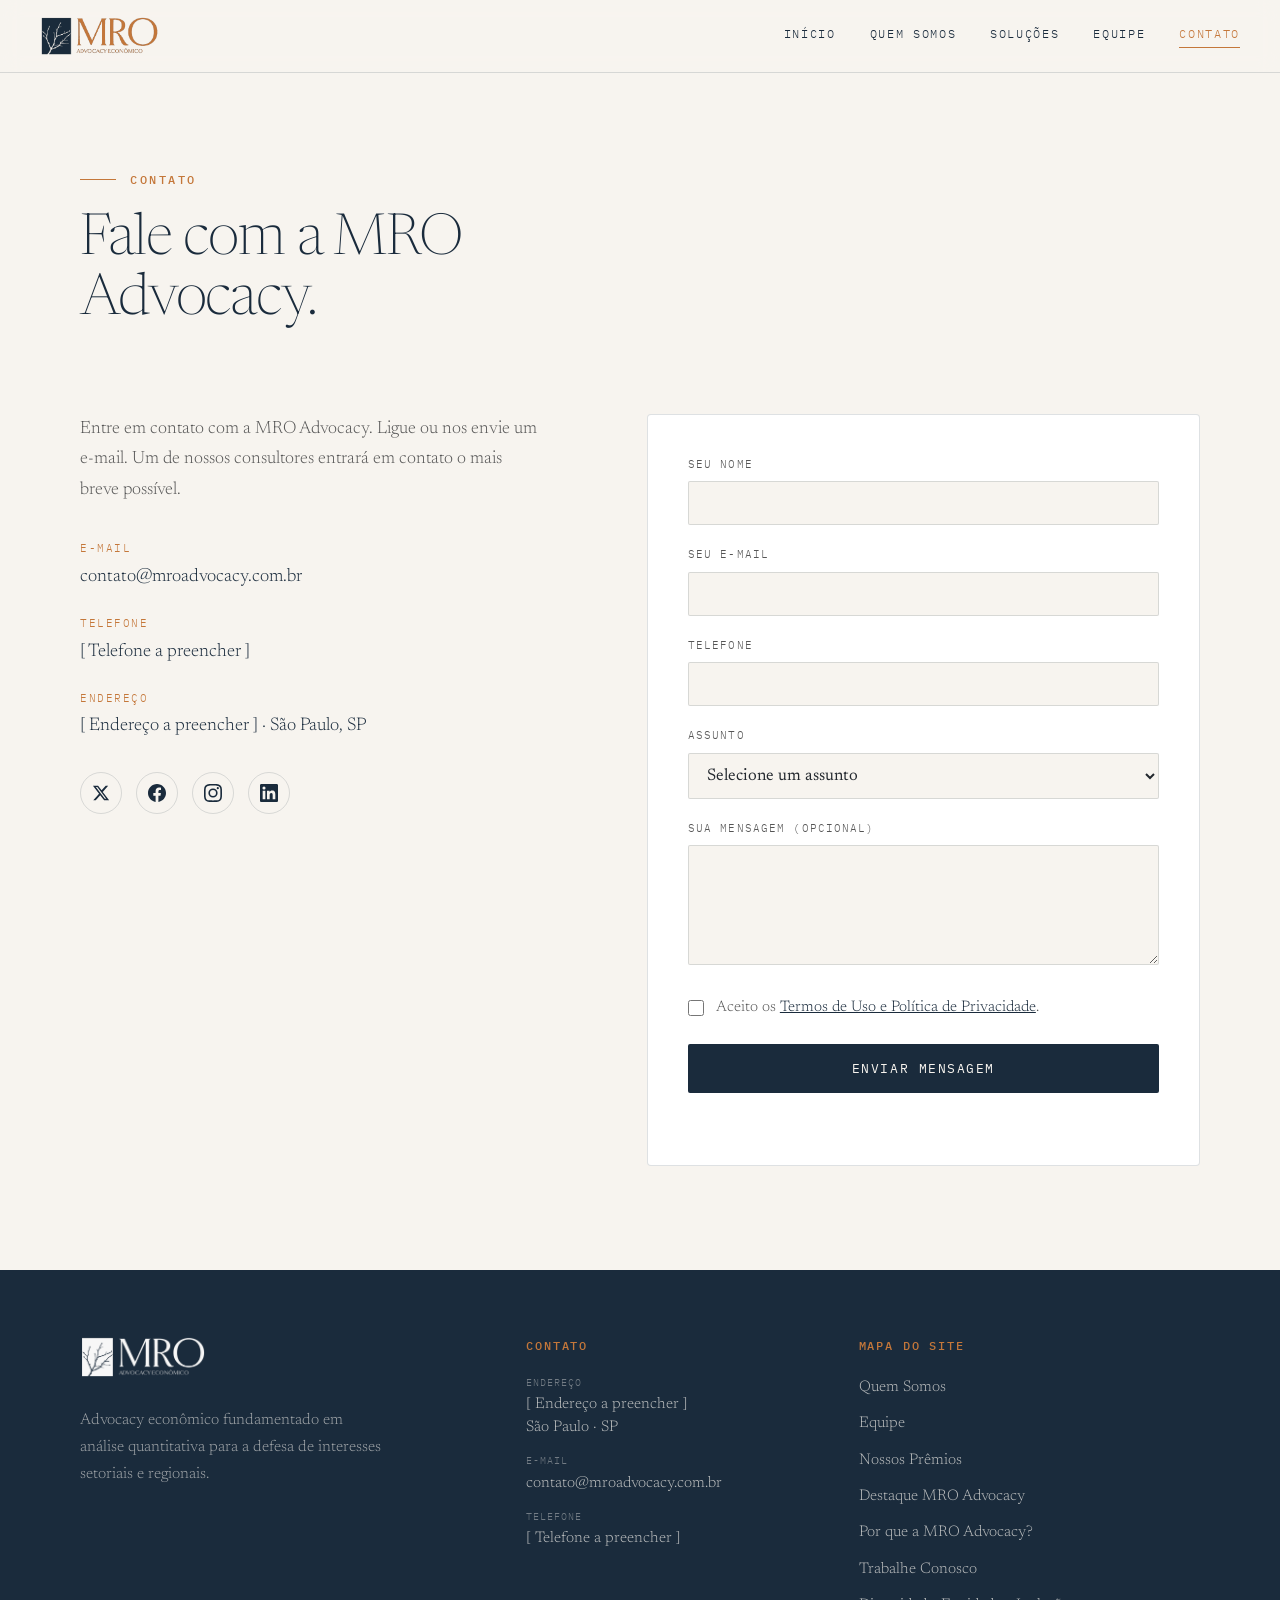
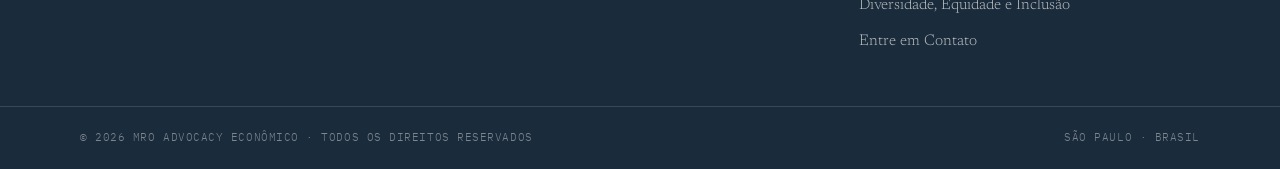
==== contato.html @ d0bb34ce "Add files via upload" ====
<!DOCTYPE html>
<html lang="pt-BR">
<head>
<meta charset="UTF-8">
<meta name="viewport" content="width=device-width, initial-scale=1.0">
<title>Contato · MRO Advocacy Econômico</title>
<meta name="description" content="Entre em contato com a MRO Advocacy Econômico.">
<link rel="icon" type="image/png" href="assets/mro-favicon.png">
<link rel="preconnect" href="https://fonts.googleapis.com"><link rel="preconnect" href="https://fonts.gstatic.com" crossorigin><link href="https://fonts.googleapis.com/css2?family=Newsreader:ital,opsz,wght@0,6..72,200;0,6..72,300;0,6..72,400;1,6..72,300;1,6..72,400&family=IBM+Plex+Mono:wght@400;500&display=swap" rel="stylesheet">
<link rel="stylesheet" href="assets/styles.css">
</head>
<body>
<header class="site-header">
  <div class="wrap nav">
    <a class="brand" href="index.html" aria-label="MRO Advocacy Econômico"><img src="assets/mro-logo.png" alt="MRO Advocacy Econômico"></a>
    <button class="burger" aria-label="Menu"><span></span><span></span><span></span></button>
    <nav class="menu" id="menu"><a href="index.html">Início</a><a href="quem-somos.html">Quem Somos</a><a href="solucoes.html">Soluções</a><a href="equipe.html">Equipe</a><a href="contato.html" class="active">Contato</a></nav>
  </div>
</header>

<div class="page-head reveal">
  <div class="wrap"><div class="kick">Contato</div><h1>Fale com a MRO Advocacy.</h1></div>
</div>
<section class="reveal">
  <div class="wrap">
    <div class="contact-grid">
      <div class="contact-info">
        <p class="call">Entre em contato com a MRO Advocacy. Ligue ou nos envie um e-mail. Um de nossos consultores entrará em contato o mais breve possível.</p>
        <div class="contact-line"><span class="lbl">E-mail</span><span class="val">contato@mroadvocacy.com.br</span></div>
        <div class="contact-line"><span class="lbl">Telefone</span><span class="val">[ Telefone a preencher ]</span></div>
        <div class="contact-line"><span class="lbl">Endereço</span><span class="val">[ Endereço a preencher ] · São Paulo, SP</span></div>
        <div class="socials">
  <a href="#" aria-label="Twitter/X"><svg viewBox="0 0 24 24"><path d="M18.244 2.25h3.308l-7.227 8.26 8.502 11.24h-6.66l-5.214-6.817L4.99 21.75H1.68l7.73-8.835L1.254 2.25H8.08l4.713 6.231zm-1.161 17.52h1.833L7.084 4.126H5.117z"/></svg></a>
  <a href="#" aria-label="Facebook"><svg viewBox="0 0 24 24"><path d="M24 12.073c0-6.627-5.373-12-12-12s-12 5.373-12 12c0 5.99 4.388 10.954 10.125 11.854v-8.385H7.078v-3.47h3.047V9.43c0-3.007 1.792-4.669 4.533-4.669 1.312 0 2.686.235 2.686.235v2.953H15.83c-1.491 0-1.956.925-1.956 1.874v2.25h3.328l-.532 3.47h-2.796v8.385C19.612 23.027 24 18.062 24 12.073z"/></svg></a>
  <a href="#" aria-label="Instagram"><svg viewBox="0 0 24 24"><path d="M12 2.163c3.204 0 3.584.012 4.85.07 3.252.148 4.771 1.691 4.919 4.919.058 1.265.069 1.645.069 4.849 0 3.205-.012 3.584-.069 4.849-.149 3.225-1.664 4.771-4.919 4.919-1.266.058-1.644.07-4.85.07-3.204 0-3.584-.012-4.849-.07-3.26-.149-4.771-1.699-4.919-4.92-.058-1.265-.07-1.644-.07-4.849 0-3.204.013-3.583.07-4.849.149-3.227 1.664-4.771 4.919-4.919 1.266-.057 1.645-.069 4.849-.069zM12 0C8.741 0 8.333.014 7.053.072 2.695.272.273 2.69.073 7.052.014 8.333 0 8.741 0 12c0 3.259.014 3.668.072 4.948.2 4.358 2.618 6.78 6.98 6.98C8.333 23.986 8.741 24 12 24c3.259 0 3.668-.014 4.948-.072 4.354-.2 6.782-2.618 6.979-6.98.059-1.28.073-1.689.073-4.948 0-3.259-.014-3.667-.072-4.947-.196-4.354-2.617-6.78-6.979-6.98C15.668.014 15.259 0 12 0zm0 5.838a6.162 6.162 0 100 12.324 6.162 6.162 0 000-12.324zM12 16a4 4 0 110-8 4 4 0 010 8zm6.406-11.845a1.44 1.44 0 100 2.881 1.44 1.44 0 000-2.881z"/></svg></a>
  <a href="#" aria-label="LinkedIn"><svg viewBox="0 0 24 24"><path d="M20.447 20.452h-3.554v-5.569c0-1.328-.027-3.037-1.852-3.037-1.853 0-2.136 1.445-2.136 2.939v5.667H9.351V9h3.414v1.561h.046c.477-.9 1.637-1.85 3.37-1.85 3.601 0 4.267 2.37 4.267 5.455v6.286zM5.337 7.433a2.062 2.062 0 01-2.063-2.065 2.064 2.064 0 112.063 2.065zm1.782 13.019H3.555V9h3.564v11.452zM22.225 0H1.771C.792 0 0 .774 0 1.729v20.542C0 23.227.792 24 1.771 24h20.451C23.2 24 24 23.227 24 22.271V1.729C24 .774 23.2 0 22.222 0h.003z"/></svg></a>
</div>
      </div>
      <div class="form-card">
        <form id="contato-form" action="#" method="POST">
          <div class="field"><label for="nome">Seu nome</label><input type="text" id="nome" name="nome" required></div>
          <div class="field"><label for="email">Seu e-mail</label><input type="email" id="email" name="email" required></div>
          <div class="field"><label for="telefone">Telefone</label><input type="tel" id="telefone" name="telefone"></div>
          <div class="field"><label for="assunto">Assunto</label>
            <select id="assunto" name="assunto" required>
              <option value="" selected disabled>Selecione um assunto</option>
              <option>Defesa da Concorrência</option>
              <option>Acompanhamento Legislativo</option>
              <option>Avaliação de Impacto Regulatório</option>
              <option>Nota Técnica ou Position Paper</option>
              <option>Contencioso Regulatório</option>
              <option>Outro assunto</option>
            </select>
          </div>
          <div class="field"><label for="mensagem">Sua mensagem (opcional)</label><textarea id="mensagem" name="mensagem"></textarea></div>
          <div class="check"><input type="checkbox" id="aceite" name="aceite" required>
            <label for="aceite" style="font-family:inherit;text-transform:none;letter-spacing:0;margin:0;font-size:.95rem;color:var(--cinza)">Aceito os <a href="#">Termos de Uso e Política de Privacidade</a>.</label></div>
          <button type="submit">Enviar mensagem</button>
          <div class="form-msg" id="form-msg"></div>
        </form>
      </div>
    </div>
  </div>
</section>
<footer class="site-footer">
  <div class="footer-top">
    <div class="footer-brand">
      <img src="assets/mro-logo-branco.png" alt="MRO Advocacy Econômico">
      <p>Advocacy econômico fundamentado em análise quantitativa para a defesa de interesses setoriais e regionais.</p>
    </div>
    <div class="footer-col">
      <h4>Contato</h4>
      <div class="line"><span class="t">Endereço</span>[ Endereço a preencher ]<br>São Paulo · SP</div>
      <div class="line"><span class="t">E-mail</span><a href="mailto:contato@mroadvocacy.com.br" style="display:inline;margin:0">contato@mroadvocacy.com.br</a></div>
      <div class="line"><span class="t">Telefone</span>[ Telefone a preencher ]</div>
    </div>
    <div class="footer-col">
      <h4>Mapa do site</h4>
      <a href="quem-somos.html">Quem Somos</a>
      <a href="equipe.html">Equipe</a>
      <a href="#">Nossos Prêmios</a>
      <a href="#">Destaque MRO Advocacy</a>
      <a href="#">Por que a MRO Advocacy?</a>
      <a href="#">Trabalhe Conosco</a>
      <a href="#">Diversidade, Equidade e Inclusão</a>
      <a href="contato.html">Entre em Contato</a>
    </div>
  </div>
  <div class="footer-bottom">
    <div class="inner">
      <span class="small">© 2026 MRO ADVOCACY ECONÔMICO · TODOS OS DIREITOS RESERVADOS</span>
      <span class="small">SÃO PAULO · BRASIL</span>
    </div>
  </div>
</footer>
<script src="assets/main.js"></script>
</body>
</html>
---- assets/styles.css ----
/* ============================================================
   MRO Advocacy Econômico · estilo institucional compartilhado
   ============================================================ */
:root{
  --azul:#1A2B3C; --terra:#C4773A; --marrom:#5C3D1E;
  --creme:#F7F4EF; --creme2:#F2EADF; --tinta:#23282E; --cinza:#555555;
  --linha:rgba(26,43,60,.14); --linha-soft:rgba(26,43,60,.08);
  --maxw:1200px;
}
*{margin:0;padding:0;box-sizing:border-box}
html{scroll-behavior:smooth}
body{
  background:var(--creme); color:var(--tinta);
  font-family:'Newsreader',Georgia,serif; font-weight:300; line-height:1.65;
  -webkit-font-smoothing:antialiased; overflow-x:hidden;
}
.wrap{max-width:var(--maxw);margin:0 auto;padding:0 40px}
a{color:inherit}
.mono{font-family:'IBM Plex Mono',monospace}
.kick{font-family:'IBM Plex Mono',monospace;font-size:.72rem;letter-spacing:.22em;
  text-transform:uppercase;color:var(--terra);font-weight:500}

/* ---------- HEADER ---------- */
.site-header{position:sticky;top:0;z-index:60;background:rgba(247,244,239,.88);
  backdrop-filter:blur(10px);border-bottom:1px solid var(--linha)}
.nav{display:flex;align-items:center;justify-content:space-between;padding:16px 0}
.brand img{height:40px;width:auto;display:block}
.menu{display:flex;gap:34px;align-items:center}
.menu a{font-family:'IBM Plex Mono',monospace;text-decoration:none;color:var(--azul);
  font-size:.74rem;letter-spacing:.14em;text-transform:uppercase;transition:color .25s;
  padding-bottom:3px;border-bottom:1.5px solid transparent}
.menu a:hover{color:var(--terra)}
.menu a.active{color:var(--terra);border-bottom-color:var(--terra)}
.burger{display:none;flex-direction:column;gap:5px;background:none;border:none;cursor:pointer;padding:8px}
.burger span{width:26px;height:2px;background:var(--azul);display:block;transition:.3s}

/* ---------- HERO / PAGE HEAD ---------- */
.hero{position:relative;padding:120px 0 110px;overflow:hidden}
.hero .kick{margin-bottom:34px;display:inline-flex;align-items:center;gap:16px}
.hero .kick::before{content:"";width:42px;height:1px;background:var(--terra)}
.hero h1{font-size:clamp(2.7rem,6.5vw,5.4rem);font-weight:200;line-height:1.02;
  letter-spacing:-.02em;color:var(--azul);max-width:16ch}
.hero h1 em{font-style:italic;color:var(--terra);font-weight:300}
.hero p.lead{font-size:clamp(1.05rem,1.5vw,1.32rem);color:var(--cinza);max-width:620px;
  margin-top:30px;line-height:1.7}
.actions{margin-top:46px;display:flex;gap:22px;align-items:center;flex-wrap:wrap}
.btn{font-family:'IBM Plex Mono',monospace;font-size:.78rem;letter-spacing:.1em;
  text-transform:uppercase;text-decoration:none;padding:15px 30px;border-radius:2px;
  transition:all .3s;display:inline-block}
.btn-primary{background:var(--azul);color:var(--creme)}
.btn-primary:hover{background:var(--terra);transform:translateY(-2px)}
.btn-ghost{color:var(--azul);border:1px solid var(--linha)}
.btn-ghost:hover{border-color:var(--terra);color:var(--terra)}

.page-head{padding:90px 0 18px}
.page-head .kick{margin-bottom:22px;display:inline-flex;align-items:center;gap:14px}
.page-head .kick::before{content:"";width:36px;height:1px;background:var(--terra)}
.page-head h1{font-size:clamp(2.3rem,4.5vw,3.8rem);font-weight:200;color:var(--azul);
  letter-spacing:-.02em;line-height:1.05;max-width:18ch}
.page-head p{color:var(--cinza);max-width:640px;margin-top:18px;font-size:1.1rem}

/* ---------- SECTION SCAFFOLD ---------- */
section{padding:64px 0}
.sec-head{display:grid;grid-template-columns:auto 1fr;gap:22px;align-items:baseline;
  border-top:1px solid var(--azul);padding-top:24px;margin-bottom:48px}
.sec-head .n{font-family:'IBM Plex Mono',monospace;font-size:.8rem;color:var(--terra);letter-spacing:.12em}
.sec-head h2{font-size:clamp(1.6rem,3vw,2.4rem);font-weight:300;color:var(--azul);letter-spacing:-.01em}

/* ---------- PROSE ---------- */
.prose{max-width:760px}
.prose p{font-size:1.12rem;line-height:1.78;color:var(--cinza);margin-bottom:22px}
.prose .lead-q{font-family:'Newsreader';font-style:italic;font-size:clamp(1.4rem,2.4vw,1.9rem);
  font-weight:300;line-height:1.4;color:var(--azul);border-left:2px solid var(--terra);
  padding-left:28px;margin-bottom:40px}

/* ---------- SOLUTIONS INDEX ---------- */
.idx{border-top:1px solid var(--linha)}
.idx-item{display:grid;grid-template-columns:96px 1fr auto;gap:28px;align-items:start;
  padding:34px 0;border-bottom:1px solid var(--linha);transition:padding-left .35s,background .35s;
  text-decoration:none;color:inherit;position:relative}
.idx-item::before{content:"";position:absolute;left:-40px;right:-40px;top:0;bottom:0;
  background:rgba(196,119,58,.05);opacity:0;transition:opacity .35s;z-index:-1}
.idx-item:hover::before{opacity:1}
.idx-item:hover{padding-left:14px}
.idx-item .num{font-family:'IBM Plex Mono',monospace;font-size:.92rem;color:var(--terra);padding-top:8px}
.idx-item h3{font-size:clamp(1.3rem,2.1vw,1.7rem);font-weight:300;color:var(--azul);
  letter-spacing:-.01em;margin-bottom:8px}
.idx-item p{color:var(--cinza);font-size:1.02rem;line-height:1.6;max-width:60ch}
.idx-item .arrow{font-family:'IBM Plex Mono',monospace;color:var(--terra);align-self:center;
  font-size:1.1rem;opacity:0;transition:opacity .3s,transform .3s}
.idx-item:hover .arrow{opacity:1;transform:translateX(4px)}
.placeholder-note{font-family:'IBM Plex Mono',monospace;font-size:.72rem;color:var(--terra);
  background:var(--creme2);display:inline-block;padding:3px 10px;border-radius:2px;letter-spacing:.05em}

/* ---------- BANDS ---------- */
.band-navy{background:var(--azul);color:var(--creme);margin:0 calc(50% - 50vw);padding:0 calc(50vw - 50%)}
.band-navy .inner{max-width:var(--maxw);margin:0 auto;padding:84px 40px}
.band-navy .sec-head{border-top-color:rgba(247,244,239,.28)}
.band-navy .sec-head h2{color:var(--creme)}
.band-cream2{background:var(--creme2)}

/* feature publicação */
.feat{display:grid;grid-template-columns:1.4fr 1fr;gap:54px;align-items:center;
  border:1px solid rgba(247,244,239,.16);padding:44px;border-radius:3px}
.feat .tag{font-family:'IBM Plex Mono',monospace;font-size:.7rem;letter-spacing:.2em;
  text-transform:uppercase;color:var(--terra);margin-bottom:18px}
.feat h3{font-size:clamp(1.5rem,2.6vw,2.2rem);font-weight:300;color:var(--creme);line-height:1.18;margin-bottom:20px}
.feat p{color:rgba(247,244,239,.72);margin-bottom:24px}
.feat a.lnk{font-family:'IBM Plex Mono',monospace;font-size:.78rem;letter-spacing:.1em;
  text-transform:uppercase;color:var(--creme);text-decoration:none;border-bottom:1px solid var(--terra);padding-bottom:4px}
.feat a.lnk:hover{color:var(--terra)}
.metrics{display:flex;flex-direction:column}
.metric{padding:18px 0;border-top:1px solid rgba(247,244,239,.18)}
.metric:last-child{border-bottom:1px solid rgba(247,244,239,.18)}
.metric .v{font-size:1.9rem;font-weight:200;color:var(--creme);line-height:1}
.metric .l{font-family:'IBM Plex Mono',monospace;font-size:.7rem;color:rgba(247,244,239,.55);margin-top:8px;letter-spacing:.03em}

/* ---------- EQUIPE skeleton ---------- */
.team-grid{display:grid;grid-template-columns:repeat(3,1fr);gap:30px}
.member{border:1px solid var(--linha);border-radius:3px;padding:28px;background:#fff;transition:border-color .3s}
.member:hover{border-color:var(--terra)}
.member .photo{width:100%;aspect-ratio:1/1;background:var(--creme2);border-radius:3px;
  display:flex;align-items:center;justify-content:center;margin-bottom:20px}
.member .photo span{font-family:'IBM Plex Mono',monospace;font-size:.7rem;color:var(--terra);letter-spacing:.1em}
.member h3{font-size:1.25rem;font-weight:400;color:var(--azul)}
.member .role{font-family:'IBM Plex Mono',monospace;font-size:.72rem;letter-spacing:.08em;
  text-transform:uppercase;color:var(--terra);margin:6px 0 14px}
.member .bio{color:var(--cinza);font-size:.98rem;line-height:1.6}
.member .bio em{color:rgba(85,85,85,.5);font-style:italic}

/* ---------- CONTATO ---------- */
.contact-grid{display:grid;grid-template-columns:1fr 1.1fr;gap:64px;align-items:start}
.contact-info h2{font-size:clamp(1.8rem,3.2vw,2.6rem);font-weight:200;color:var(--azul);line-height:1.2;margin-bottom:22px}
.contact-info p.call{color:var(--cinza);font-size:1.12rem;line-height:1.7;max-width:46ch;margin-bottom:34px}
.contact-line{display:flex;flex-direction:column;gap:4px;margin-bottom:22px}
.contact-line .lbl{font-family:'IBM Plex Mono',monospace;font-size:.7rem;letter-spacing:.14em;
  text-transform:uppercase;color:var(--terra)}
.contact-line .val{font-size:1.15rem;color:var(--azul)}
.socials{display:flex;gap:14px;margin-top:30px}
.socials a{width:42px;height:42px;border:1px solid var(--linha);border-radius:50%;
  display:flex;align-items:center;justify-content:center;transition:all .3s}
.socials a:hover{background:var(--azul);border-color:var(--azul)}
.socials a:hover svg{fill:var(--creme)}
.socials svg{width:18px;height:18px;fill:var(--azul);transition:fill .3s}

/* form */
.form-card{background:#fff;border:1px solid var(--linha);border-radius:4px;padding:40px}
.field{margin-bottom:20px}
.field label{display:block;font-family:'IBM Plex Mono',monospace;font-size:.7rem;letter-spacing:.1em;
  text-transform:uppercase;color:var(--cinza);margin-bottom:8px}
.field input,.field select,.field textarea{width:100%;font-family:'Newsreader',serif;font-size:1.05rem;
  color:var(--tinta);background:var(--creme);border:1px solid var(--linha);border-radius:2px;
  padding:13px 14px;transition:border-color .25s}
.field input:focus,.field select:focus,.field textarea:focus{outline:none;border-color:var(--terra)}
.field textarea{min-height:120px;resize:vertical}
.check{display:flex;gap:12px;align-items:flex-start;margin:8px 0 24px;font-size:.95rem;color:var(--cinza)}
.check input{margin-top:5px;width:16px;height:16px;flex-shrink:0;accent-color:var(--terra)}
.check a{color:var(--azul);text-decoration:underline}
.form-card button{width:100%;font-family:'IBM Plex Mono',monospace;font-size:.8rem;letter-spacing:.12em;
  text-transform:uppercase;background:var(--azul);color:var(--creme);border:none;border-radius:2px;
  padding:16px;cursor:pointer;transition:background .3s}
.form-card button:hover{background:var(--terra)}
.form-msg{margin-top:14px;font-size:.95rem;color:var(--marrom);min-height:1.2em}

/* ---------- FOOTER ---------- */
.site-footer{background:var(--azul);color:rgba(247,244,239,.7);margin-top:40px}
.footer-top{max-width:var(--maxw);margin:0 auto;padding:66px 40px 40px;
  display:grid;grid-template-columns:1.4fr 1fr 1.2fr;gap:48px}
.footer-brand img{height:42px;margin-bottom:20px}
.footer-brand p{font-size:.98rem;line-height:1.7;color:rgba(247,244,239,.6);max-width:34ch}
.footer-col h4{font-family:'IBM Plex Mono',monospace;font-size:.72rem;letter-spacing:.16em;
  text-transform:uppercase;color:var(--terra);margin-bottom:20px;font-weight:500}
.footer-col .line{margin-bottom:14px;font-size:.96rem;line-height:1.5;color:rgba(247,244,239,.72)}
.footer-col .line .t{font-family:'IBM Plex Mono',monospace;font-size:.64rem;letter-spacing:.1em;
  text-transform:uppercase;color:rgba(247,244,239,.4);display:block;margin-bottom:3px}
.footer-col a{display:block;color:rgba(247,244,239,.72);text-decoration:none;font-size:.96rem;
  margin-bottom:11px;transition:color .25s}
.footer-col a:hover{color:var(--terra)}
.footer-bottom{border-top:1px solid rgba(247,244,239,.14)}
.footer-bottom .inner{max-width:var(--maxw);margin:0 auto;padding:22px 40px;
  display:flex;justify-content:space-between;align-items:center;gap:20px;flex-wrap:wrap}
.footer-bottom .small{font-family:'IBM Plex Mono',monospace;font-size:.68rem;letter-spacing:.05em;color:rgba(247,244,239,.45)}

/* ---------- REVEAL ---------- */
.reveal{opacity:0;transform:translateY(26px);transition:opacity .8s,transform .8s}
.reveal.in{opacity:1;transform:none}

/* ---------- RESPONSIVE ---------- */
@media(max-width:900px){
  .wrap{padding:0 24px}
  .menu{display:none}
  .menu.open{display:flex;position:absolute;top:72px;left:0;right:0;background:var(--creme);
    flex-direction:column;gap:0;padding:8px 24px 22px;border-bottom:1px solid var(--linha)}
  .menu.open a{padding:15px 0;border-bottom:1px solid var(--linha-soft);width:100%;border-bottom-color:var(--linha-soft)}
  .burger{display:flex}
  .hero{padding:70px 0 60px}
  .contact-grid,.feat{grid-template-columns:1fr;gap:36px}
  .team-grid{grid-template-columns:1fr}
  .footer-top{grid-template-columns:1fr;gap:38px;padding:50px 24px 30px}
  .footer-bottom .inner{padding:20px 24px}
  .idx-item{grid-template-columns:54px 1fr;gap:14px}
  .idx-item .arrow{display:none}
  .band-navy .inner{padding:56px 24px}
}
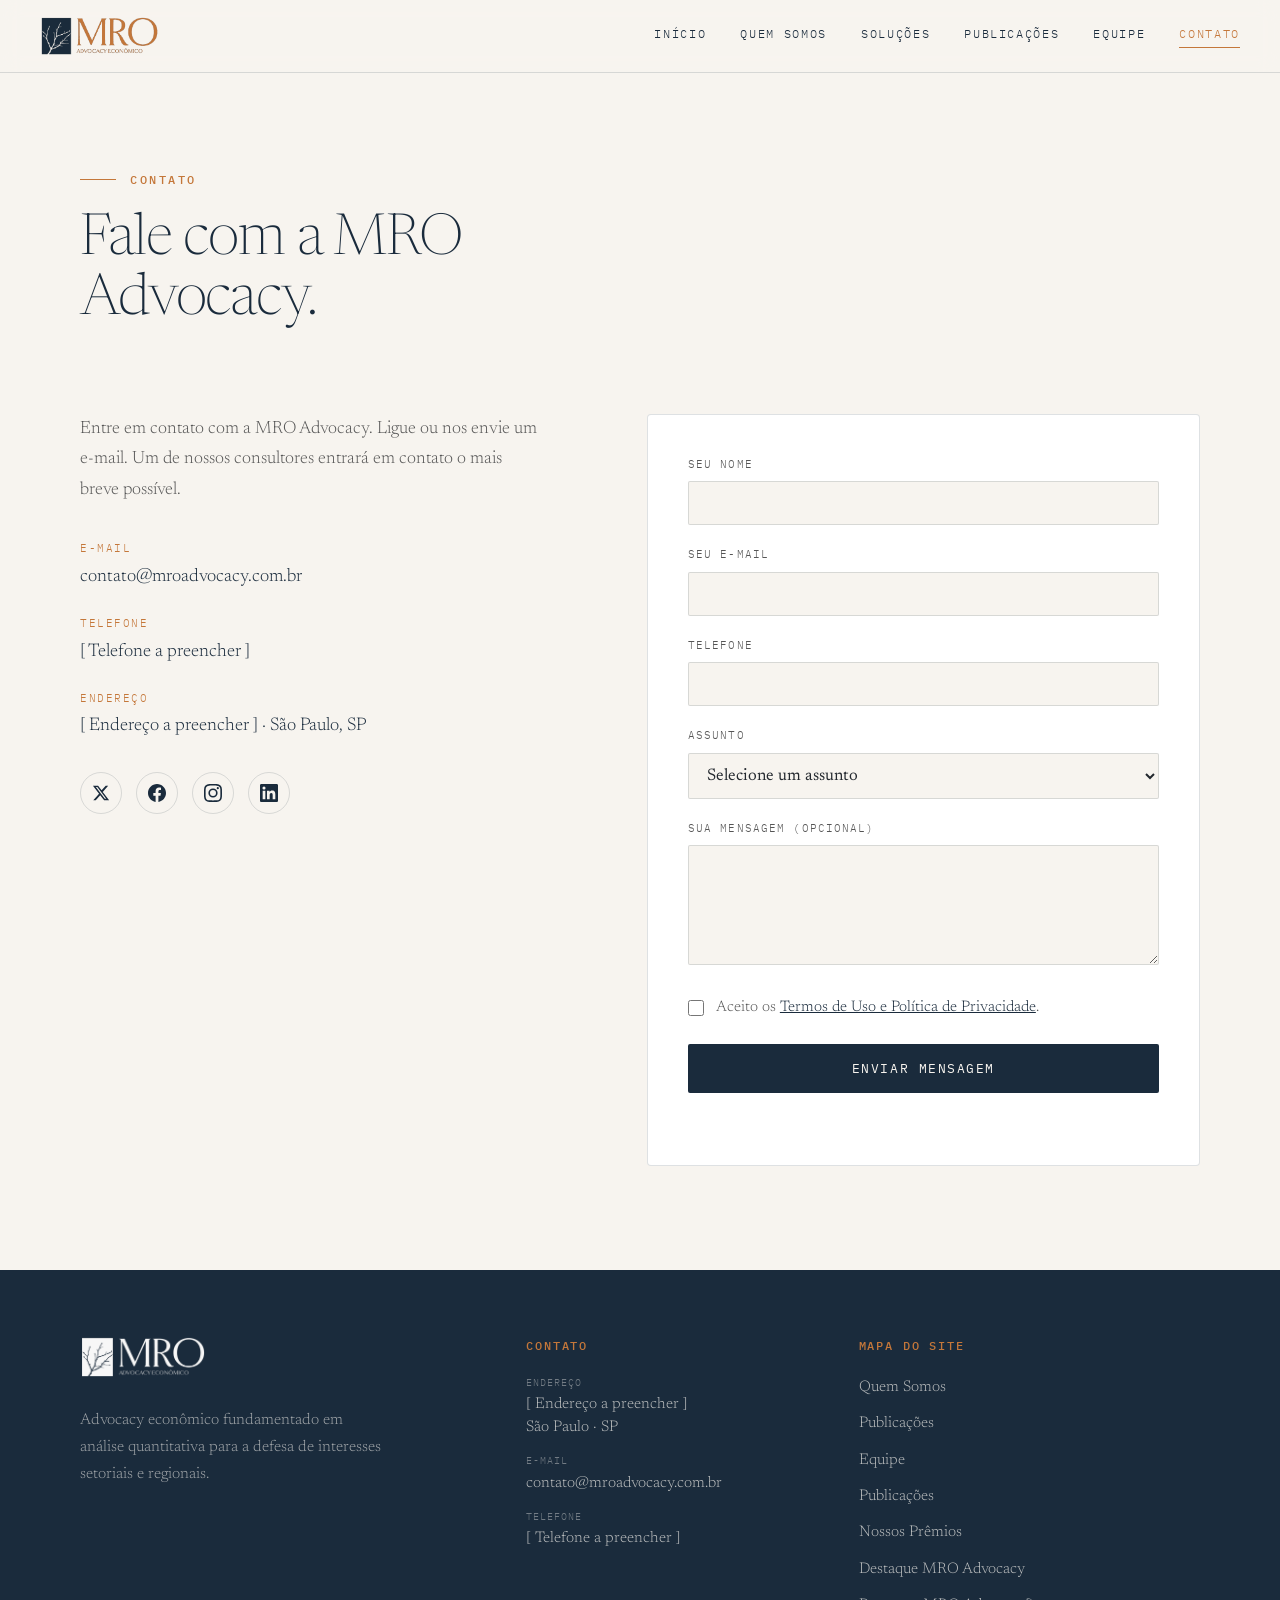
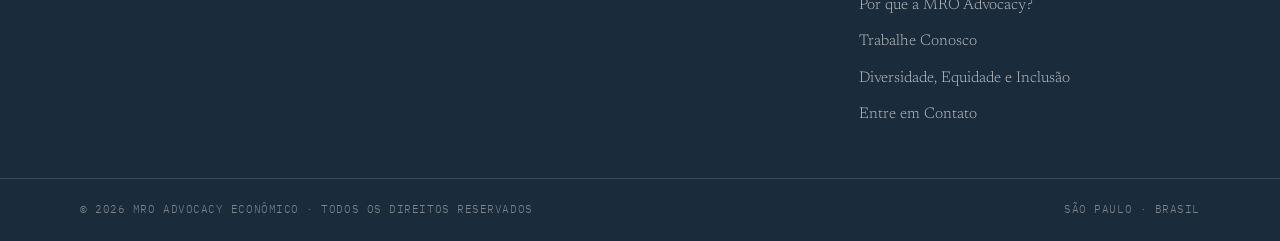
==== commit 3b39136e: "Add files via upload" ====
--- a/contato.html
+++ b/contato.html
@@ -14,7 +14,7 @@
   <div class="wrap nav">
     <a class="brand" href="index.html" aria-label="MRO Advocacy Econômico"><img src="assets/mro-logo.png" alt="MRO Advocacy Econômico"></a>
     <button class="burger" aria-label="Menu"><span></span><span></span><span></span></button>
-    <nav class="menu" id="menu"><a href="index.html">Início</a><a href="quem-somos.html">Quem Somos</a><a href="solucoes.html">Soluções</a><a href="equipe.html">Equipe</a><a href="contato.html" class="active">Contato</a></nav>
+    <nav class="menu" id="menu"><a href="index.html">Início</a><a href="quem-somos.html">Quem Somos</a><a href="solucoes.html">Soluções</a><a href="publicacoes.html">Publicações</a><a href="equipe.html">Equipe</a><a href="contato.html" class="active">Contato</a></nav>
   </div>
 </header>
 
@@ -77,7 +77,8 @@
     <div class="footer-col">
       <h4>Mapa do site</h4>
       <a href="quem-somos.html">Quem Somos</a>
-      <a href="equipe.html">Equipe</a>
+      <a href="publicacoes.html">Publicações</a><a href="equipe.html">Equipe</a>
+      <a href="publicacoes.html">Publicações</a>
       <a href="#">Nossos Prêmios</a>
       <a href="#">Destaque MRO Advocacy</a>
       <a href="#">Por que a MRO Advocacy?</a>
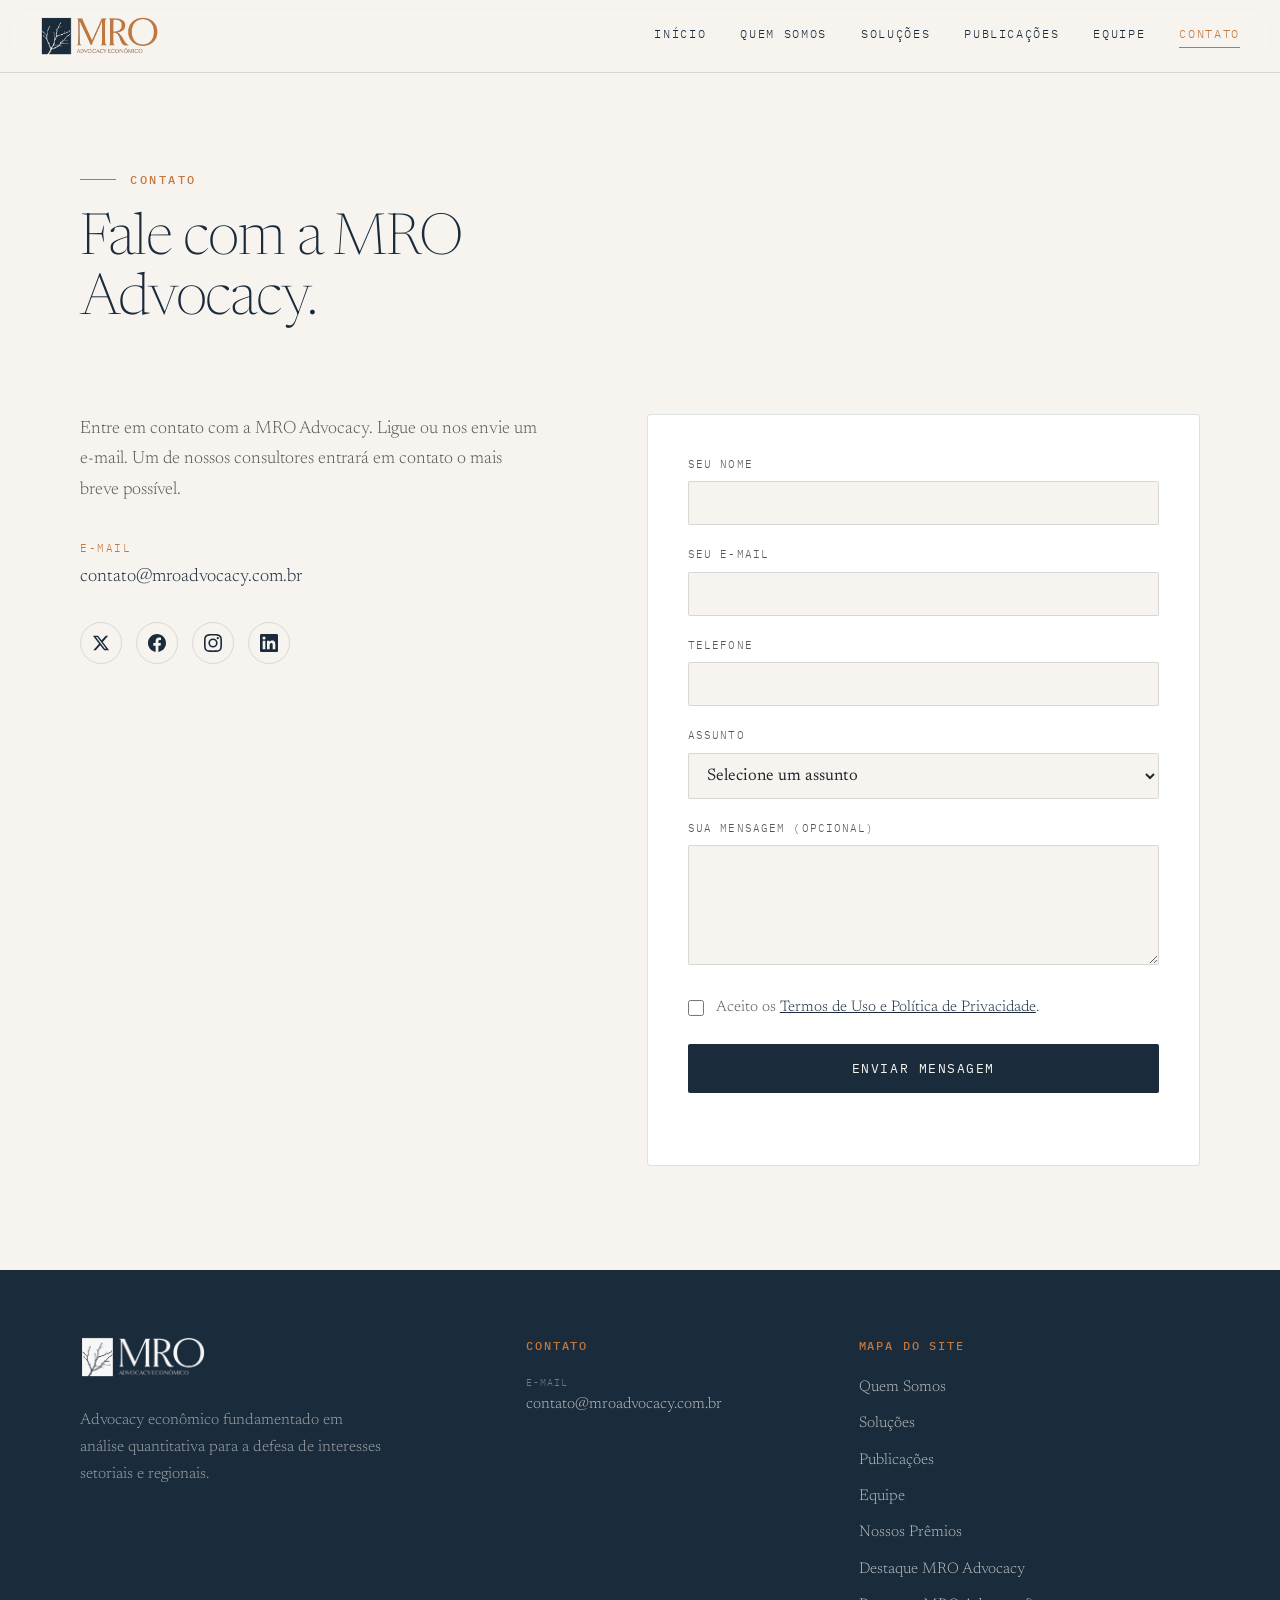
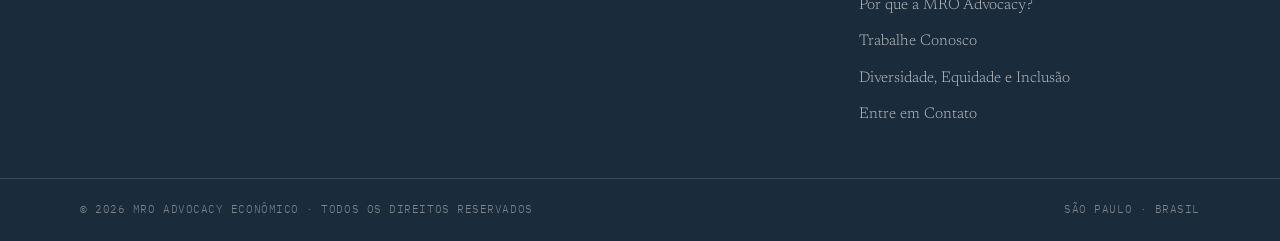
==== commit 35d5d673: "Add files via upload" ====
--- a/contato.html
+++ b/contato.html
@@ -3,8 +3,17 @@
 <head>
 <meta charset="UTF-8">
 <meta name="viewport" content="width=device-width, initial-scale=1.0">
-<title>Contato · MRO Advocacy Econômico</title>
-<meta name="description" content="Entre em contato com a MRO Advocacy Econômico.">
+<title>Contato | MRO Advocacy Econômico</title>
+<meta name="description" content="Fale com a MRO Advocacy Econômico. Envie uma mensagem e um de nossos consultores entrará em contato o mais breve possível.">
+<!-- og -->
+<meta property="og:type" content="website">
+<meta property="og:title" content="Contato | MRO Advocacy Econômico">
+<meta property="og:description" content="Fale com a MRO Advocacy Econômico. Envie uma mensagem e um de nossos consultores entrará em contato o mais breve possível.">
+<meta property="og:url" content="https://www.mroadvocacy.com.br/contato.html">
+<meta property="og:image" content="https://www.mroadvocacy.com.br/assets/mro-logo.png">
+<meta property="og:locale" content="pt_BR">
+<meta name="twitter:card" content="summary">
+<!-- /og -->
 <link rel="icon" type="image/png" href="assets/mro-favicon.png">
 <link rel="preconnect" href="https://fonts.googleapis.com"><link rel="preconnect" href="https://fonts.gstatic.com" crossorigin><link href="https://fonts.googleapis.com/css2?family=Newsreader:ital,opsz,wght@0,6..72,200;0,6..72,300;0,6..72,400;1,6..72,300;1,6..72,400&family=IBM+Plex+Mono:wght@400;500&display=swap" rel="stylesheet">
 <link rel="stylesheet" href="assets/styles.css">
@@ -27,8 +36,6 @@
       <div class="contact-info">
         <p class="call">Entre em contato com a MRO Advocacy. Ligue ou nos envie um e-mail. Um de nossos consultores entrará em contato o mais breve possível.</p>
         <div class="contact-line"><span class="lbl">E-mail</span><span class="val">contato@mroadvocacy.com.br</span></div>
-        <div class="contact-line"><span class="lbl">Telefone</span><span class="val">[ Telefone a preencher ]</span></div>
-        <div class="contact-line"><span class="lbl">Endereço</span><span class="val">[ Endereço a preencher ] · São Paulo, SP</span></div>
         <div class="socials">
   <a href="#" aria-label="Twitter/X"><svg viewBox="0 0 24 24"><path d="M18.244 2.25h3.308l-7.227 8.26 8.502 11.24h-6.66l-5.214-6.817L4.99 21.75H1.68l7.73-8.835L1.254 2.25H8.08l4.713 6.231zm-1.161 17.52h1.833L7.084 4.126H5.117z"/></svg></a>
   <a href="#" aria-label="Facebook"><svg viewBox="0 0 24 24"><path d="M24 12.073c0-6.627-5.373-12-12-12s-12 5.373-12 12c0 5.99 4.388 10.954 10.125 11.854v-8.385H7.078v-3.47h3.047V9.43c0-3.007 1.792-4.669 4.533-4.669 1.312 0 2.686.235 2.686.235v2.953H15.83c-1.491 0-1.956.925-1.956 1.874v2.25h3.328l-.532 3.47h-2.796v8.385C19.612 23.027 24 18.062 24 12.073z"/></svg></a>
@@ -44,12 +51,15 @@
           <div class="field"><label for="assunto">Assunto</label>
             <select id="assunto" name="assunto" required>
               <option value="" selected disabled>Selecione um assunto</option>
-              <option>Defesa da Concorrência</option>
-              <option>Acompanhamento Legislativo</option>
-              <option>Avaliação de Impacto Regulatório</option>
-              <option>Nota Técnica ou Position Paper</option>
-              <option>Contencioso Regulatório</option>
-              <option>Outro assunto</option>
+              <option>Avaliação de Impacto Legislativo e Regulatório</option>
+              <option>Notas Técnicas e Position Papers</option>
+              <option>Desenho de Políticas Públicas e Projetos de Lei</option>
+              <option>Engenharia de Propostas Alternativas</option>
+              <option>Acompanhamento e Inteligência Legislativa</option>
+              <option>Índices e Termômetros Setoriais</option>
+              <option>Assessoria de Imprensa</option>
+              <option>Contencioso (TCU, CADE e Judiciário)</option>
+              <option>Outros</option>
             </select>
           </div>
           <div class="field"><label for="mensagem">Sua mensagem (opcional)</label><textarea id="mensagem" name="mensagem"></textarea></div>
@@ -70,15 +80,14 @@
     </div>
     <div class="footer-col">
       <h4>Contato</h4>
-      <div class="line"><span class="t">Endereço</span>[ Endereço a preencher ]<br>São Paulo · SP</div>
       <div class="line"><span class="t">E-mail</span><a href="mailto:contato@mroadvocacy.com.br" style="display:inline;margin:0">contato@mroadvocacy.com.br</a></div>
-      <div class="line"><span class="t">Telefone</span>[ Telefone a preencher ]</div>
     </div>
     <div class="footer-col">
       <h4>Mapa do site</h4>
       <a href="quem-somos.html">Quem Somos</a>
-      <a href="publicacoes.html">Publicações</a><a href="equipe.html">Equipe</a>
+      <a href="solucoes.html">Soluções</a>
       <a href="publicacoes.html">Publicações</a>
+      <a href="equipe.html">Equipe</a>
       <a href="#">Nossos Prêmios</a>
       <a href="#">Destaque MRO Advocacy</a>
       <a href="#">Por que a MRO Advocacy?</a>
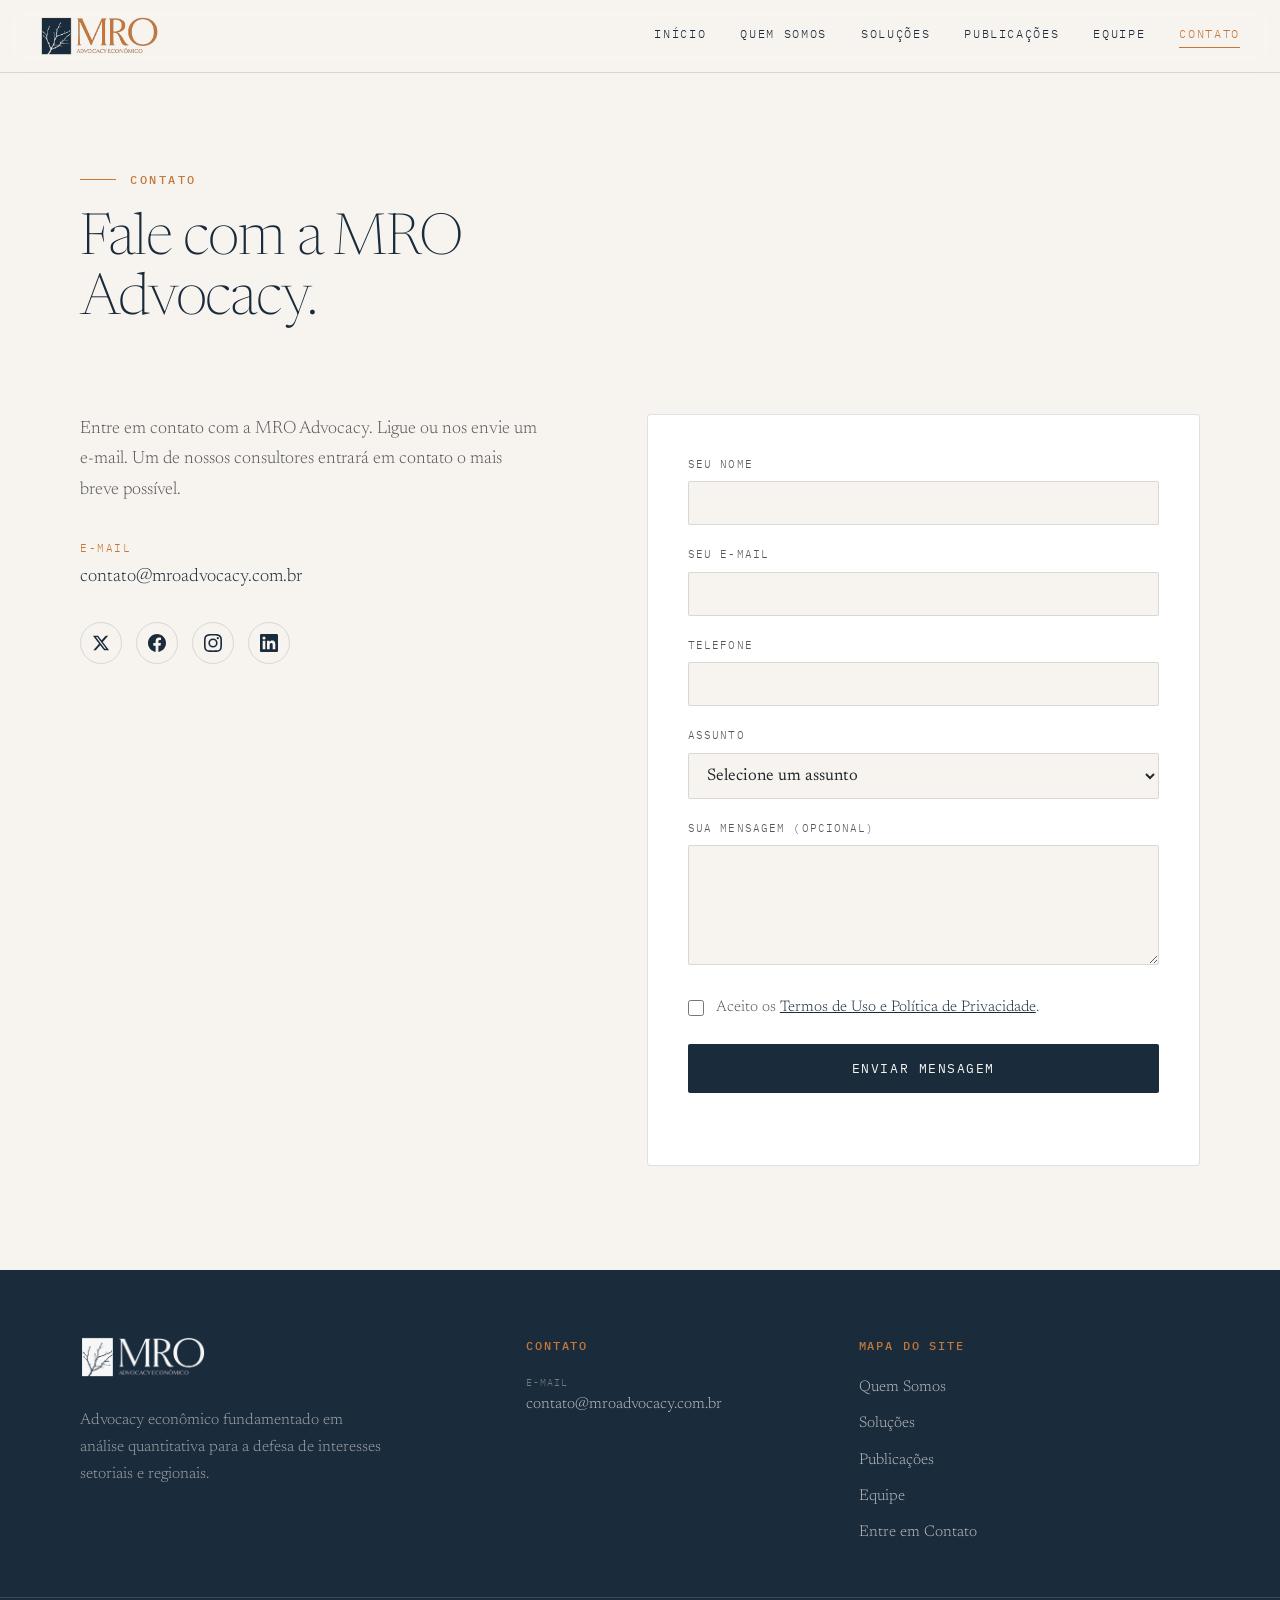
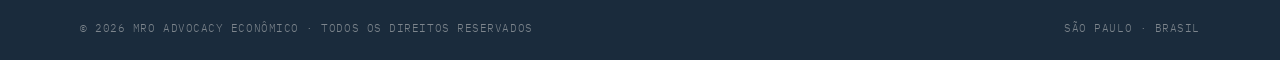
==== commit d8848452: "Add files via upload" ====
--- a/contato.html
+++ b/contato.html
@@ -88,11 +88,6 @@
       <a href="solucoes.html">Soluções</a>
       <a href="publicacoes.html">Publicações</a>
       <a href="equipe.html">Equipe</a>
-      <a href="#">Nossos Prêmios</a>
-      <a href="#">Destaque MRO Advocacy</a>
-      <a href="#">Por que a MRO Advocacy?</a>
-      <a href="#">Trabalhe Conosco</a>
-      <a href="#">Diversidade, Equidade e Inclusão</a>
       <a href="contato.html">Entre em Contato</a>
     </div>
   </div>
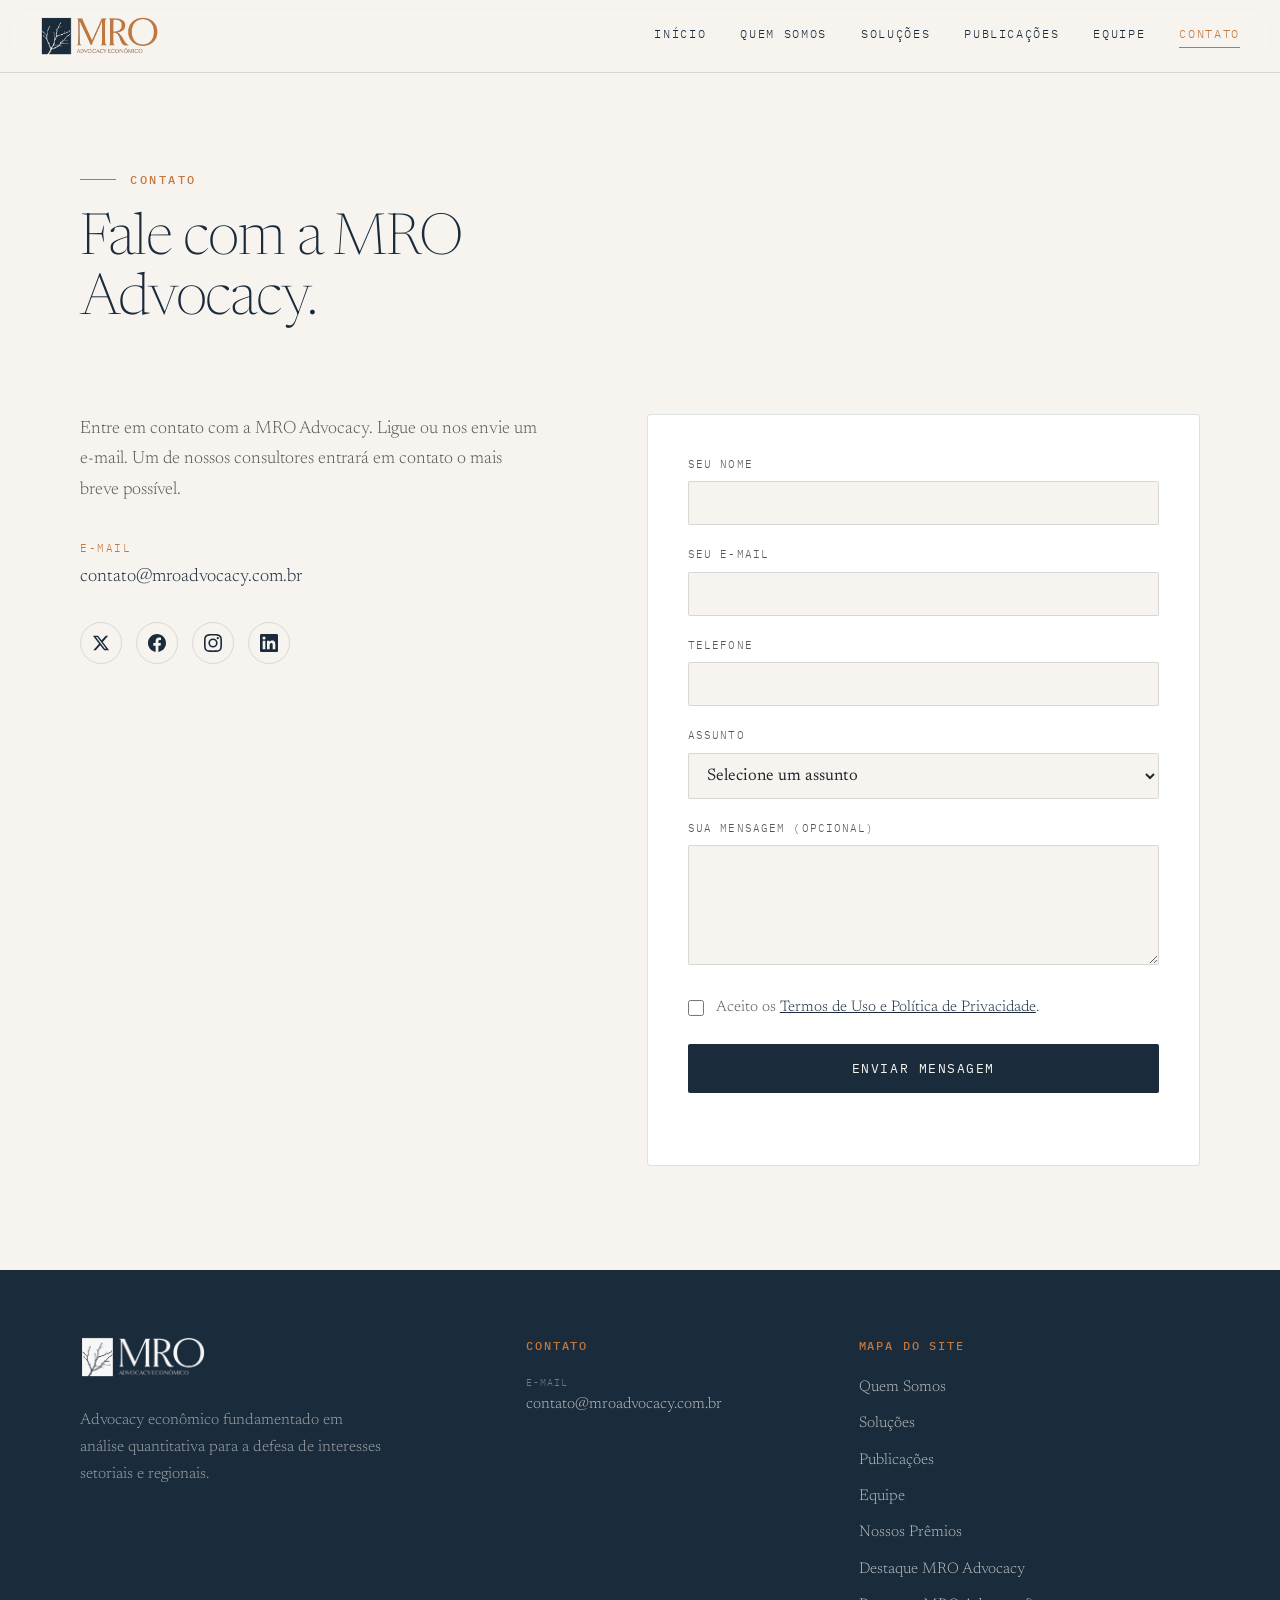
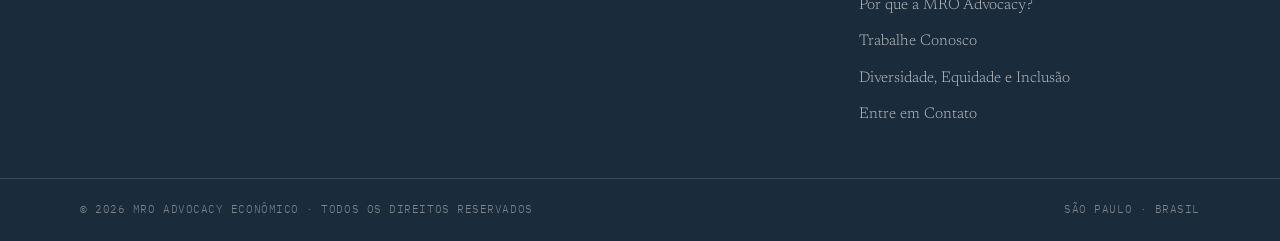
==== commit a131c5c9: "Add files via upload" ====
--- a/contato.html
+++ b/contato.html
@@ -3,17 +3,8 @@
 <head>
 <meta charset="UTF-8">
 <meta name="viewport" content="width=device-width, initial-scale=1.0">
-<title>Contato | MRO Advocacy Econômico</title>
-<meta name="description" content="Fale com a MRO Advocacy Econômico. Envie uma mensagem e um de nossos consultores entrará em contato o mais breve possível.">
-<!-- og -->
-<meta property="og:type" content="website">
-<meta property="og:title" content="Contato | MRO Advocacy Econômico">
-<meta property="og:description" content="Fale com a MRO Advocacy Econômico. Envie uma mensagem e um de nossos consultores entrará em contato o mais breve possível.">
-<meta property="og:url" content="https://www.mroadvocacy.com.br/contato.html">
-<meta property="og:image" content="https://www.mroadvocacy.com.br/assets/mro-logo.png">
-<meta property="og:locale" content="pt_BR">
-<meta name="twitter:card" content="summary">
-<!-- /og -->
+<title>Contato · MRO Advocacy Econômico</title>
+<meta name="description" content="Entre em contato com a MRO Advocacy Econômico.">
 <link rel="icon" type="image/png" href="assets/mro-favicon.png">
 <link rel="preconnect" href="https://fonts.googleapis.com"><link rel="preconnect" href="https://fonts.gstatic.com" crossorigin><link href="https://fonts.googleapis.com/css2?family=Newsreader:ital,opsz,wght@0,6..72,200;0,6..72,300;0,6..72,400;1,6..72,300;1,6..72,400&family=IBM+Plex+Mono:wght@400;500&display=swap" rel="stylesheet">
 <link rel="stylesheet" href="assets/styles.css">
@@ -44,7 +35,7 @@
 </div>
       </div>
       <div class="form-card">
-        <form id="contato-form" action="#" method="POST">
+        <form id="contato-form" action="https://formspree.io/f/xlgyrjgq" method="POST">
           <div class="field"><label for="nome">Seu nome</label><input type="text" id="nome" name="nome" required></div>
           <div class="field"><label for="email">Seu e-mail</label><input type="email" id="email" name="email" required></div>
           <div class="field"><label for="telefone">Telefone</label><input type="tel" id="telefone" name="telefone"></div>
@@ -88,6 +79,11 @@
       <a href="solucoes.html">Soluções</a>
       <a href="publicacoes.html">Publicações</a>
       <a href="equipe.html">Equipe</a>
+      <a href="#">Nossos Prêmios</a>
+      <a href="#">Destaque MRO Advocacy</a>
+      <a href="#">Por que a MRO Advocacy?</a>
+      <a href="#">Trabalhe Conosco</a>
+      <a href="#">Diversidade, Equidade e Inclusão</a>
       <a href="contato.html">Entre em Contato</a>
     </div>
   </div>
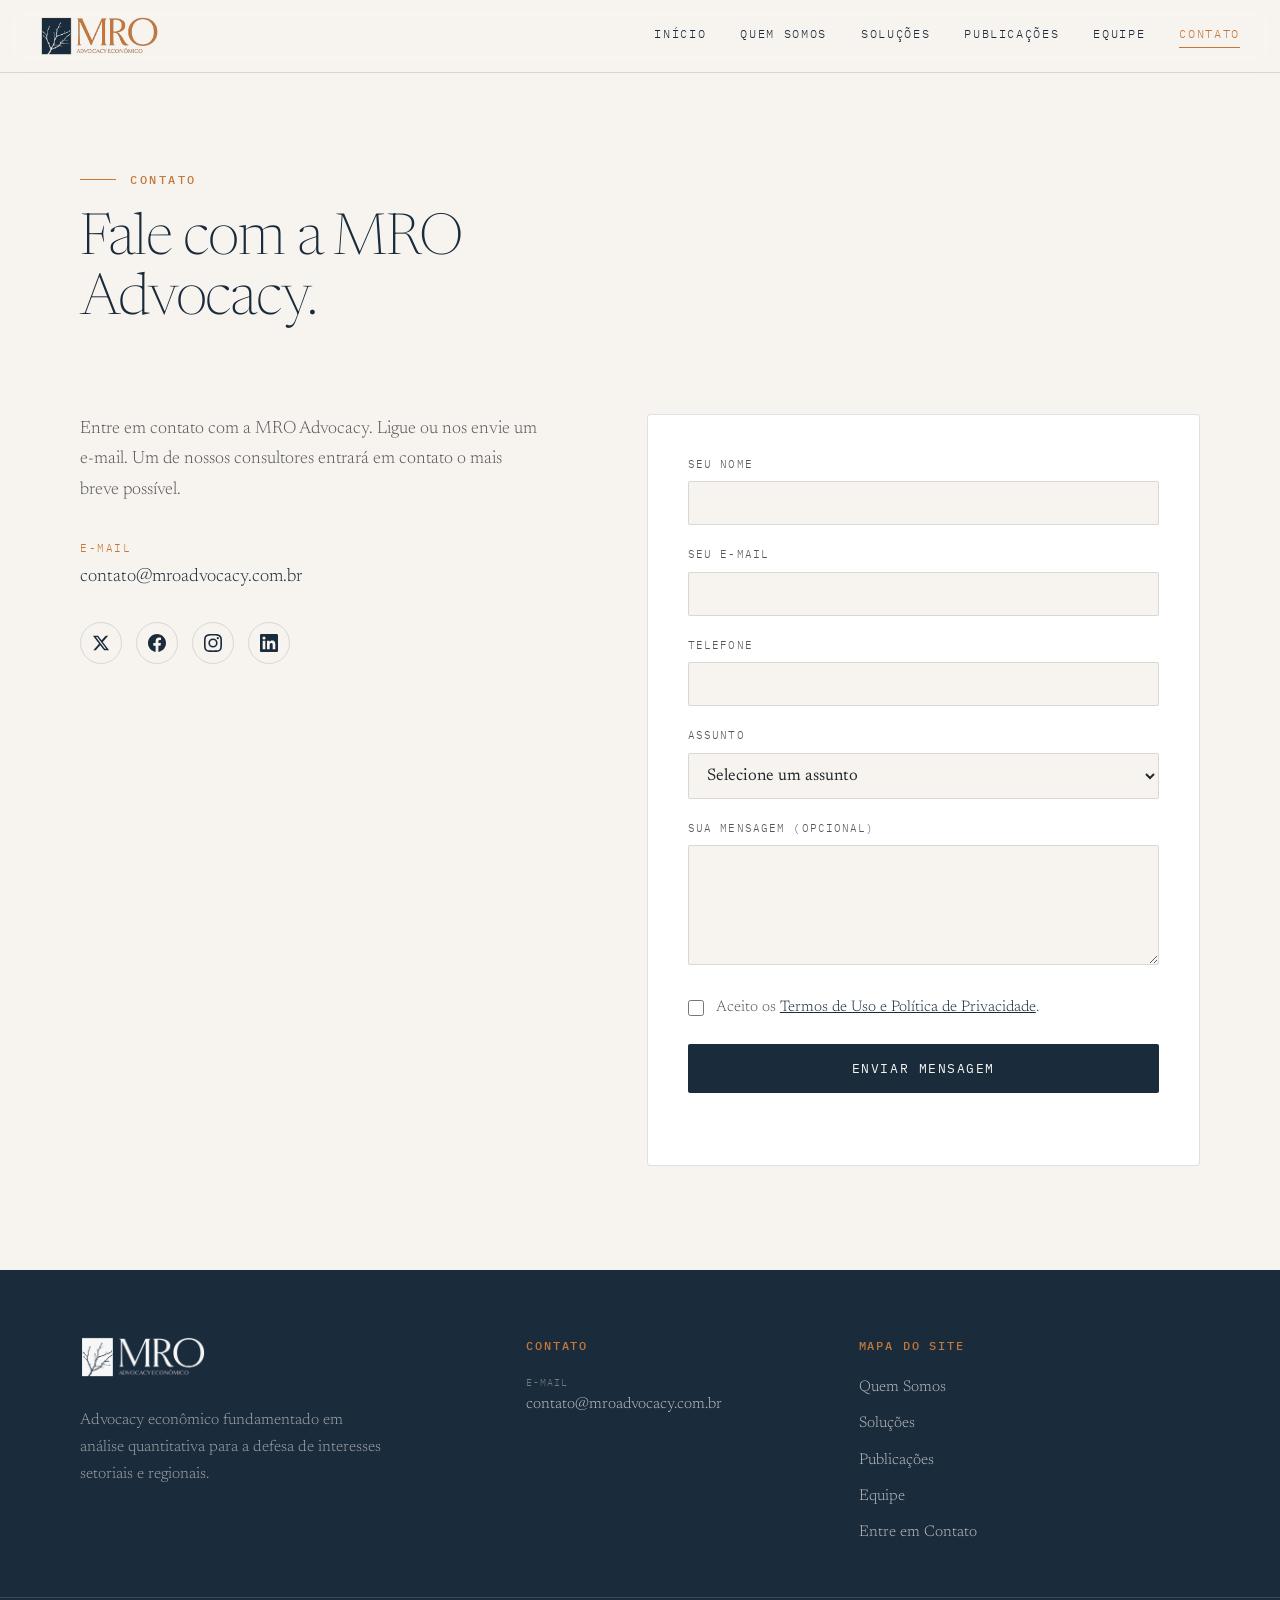
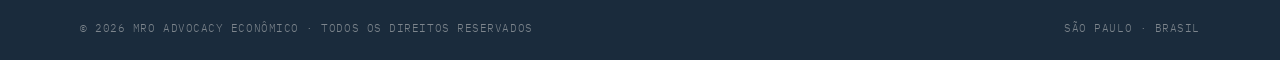
==== commit fdb544c3: "Add files via upload" ====
--- a/contato.html
+++ b/contato.html
@@ -5,6 +5,15 @@
 <meta name="viewport" content="width=device-width, initial-scale=1.0">
 <title>Contato · MRO Advocacy Econômico</title>
 <meta name="description" content="Entre em contato com a MRO Advocacy Econômico.">
+<!-- og -->
+<meta property="og:type" content="website">
+<meta property="og:title" content="Contato | MRO Advocacy Econômico">
+<meta property="og:description" content="Entre em contato com a MRO Advocacy Econômico.">
+<meta property="og:url" content="https://www.mroadvocacy.com.br/contato.html">
+<meta property="og:image" content="https://www.mroadvocacy.com.br/assets/mro-logo.png">
+<meta property="og:locale" content="pt_BR">
+<meta name="twitter:card" content="summary">
+<!-- /og -->
 <link rel="icon" type="image/png" href="assets/mro-favicon.png">
 <link rel="preconnect" href="https://fonts.googleapis.com"><link rel="preconnect" href="https://fonts.gstatic.com" crossorigin><link href="https://fonts.googleapis.com/css2?family=Newsreader:ital,opsz,wght@0,6..72,200;0,6..72,300;0,6..72,400;1,6..72,300;1,6..72,400&family=IBM+Plex+Mono:wght@400;500&display=swap" rel="stylesheet">
 <link rel="stylesheet" href="assets/styles.css">
@@ -36,6 +45,7 @@
       </div>
       <div class="form-card">
         <form id="contato-form" action="https://formspree.io/f/xlgyrjgq" method="POST">
+          <input type="hidden" name="_next" value="https://www.mroadvocacy.com.br/obrigado.html">
           <div class="field"><label for="nome">Seu nome</label><input type="text" id="nome" name="nome" required></div>
           <div class="field"><label for="email">Seu e-mail</label><input type="email" id="email" name="email" required></div>
           <div class="field"><label for="telefone">Telefone</label><input type="tel" id="telefone" name="telefone"></div>
@@ -79,11 +89,6 @@
       <a href="solucoes.html">Soluções</a>
       <a href="publicacoes.html">Publicações</a>
       <a href="equipe.html">Equipe</a>
-      <a href="#">Nossos Prêmios</a>
-      <a href="#">Destaque MRO Advocacy</a>
-      <a href="#">Por que a MRO Advocacy?</a>
-      <a href="#">Trabalhe Conosco</a>
-      <a href="#">Diversidade, Equidade e Inclusão</a>
       <a href="contato.html">Entre em Contato</a>
     </div>
   </div>
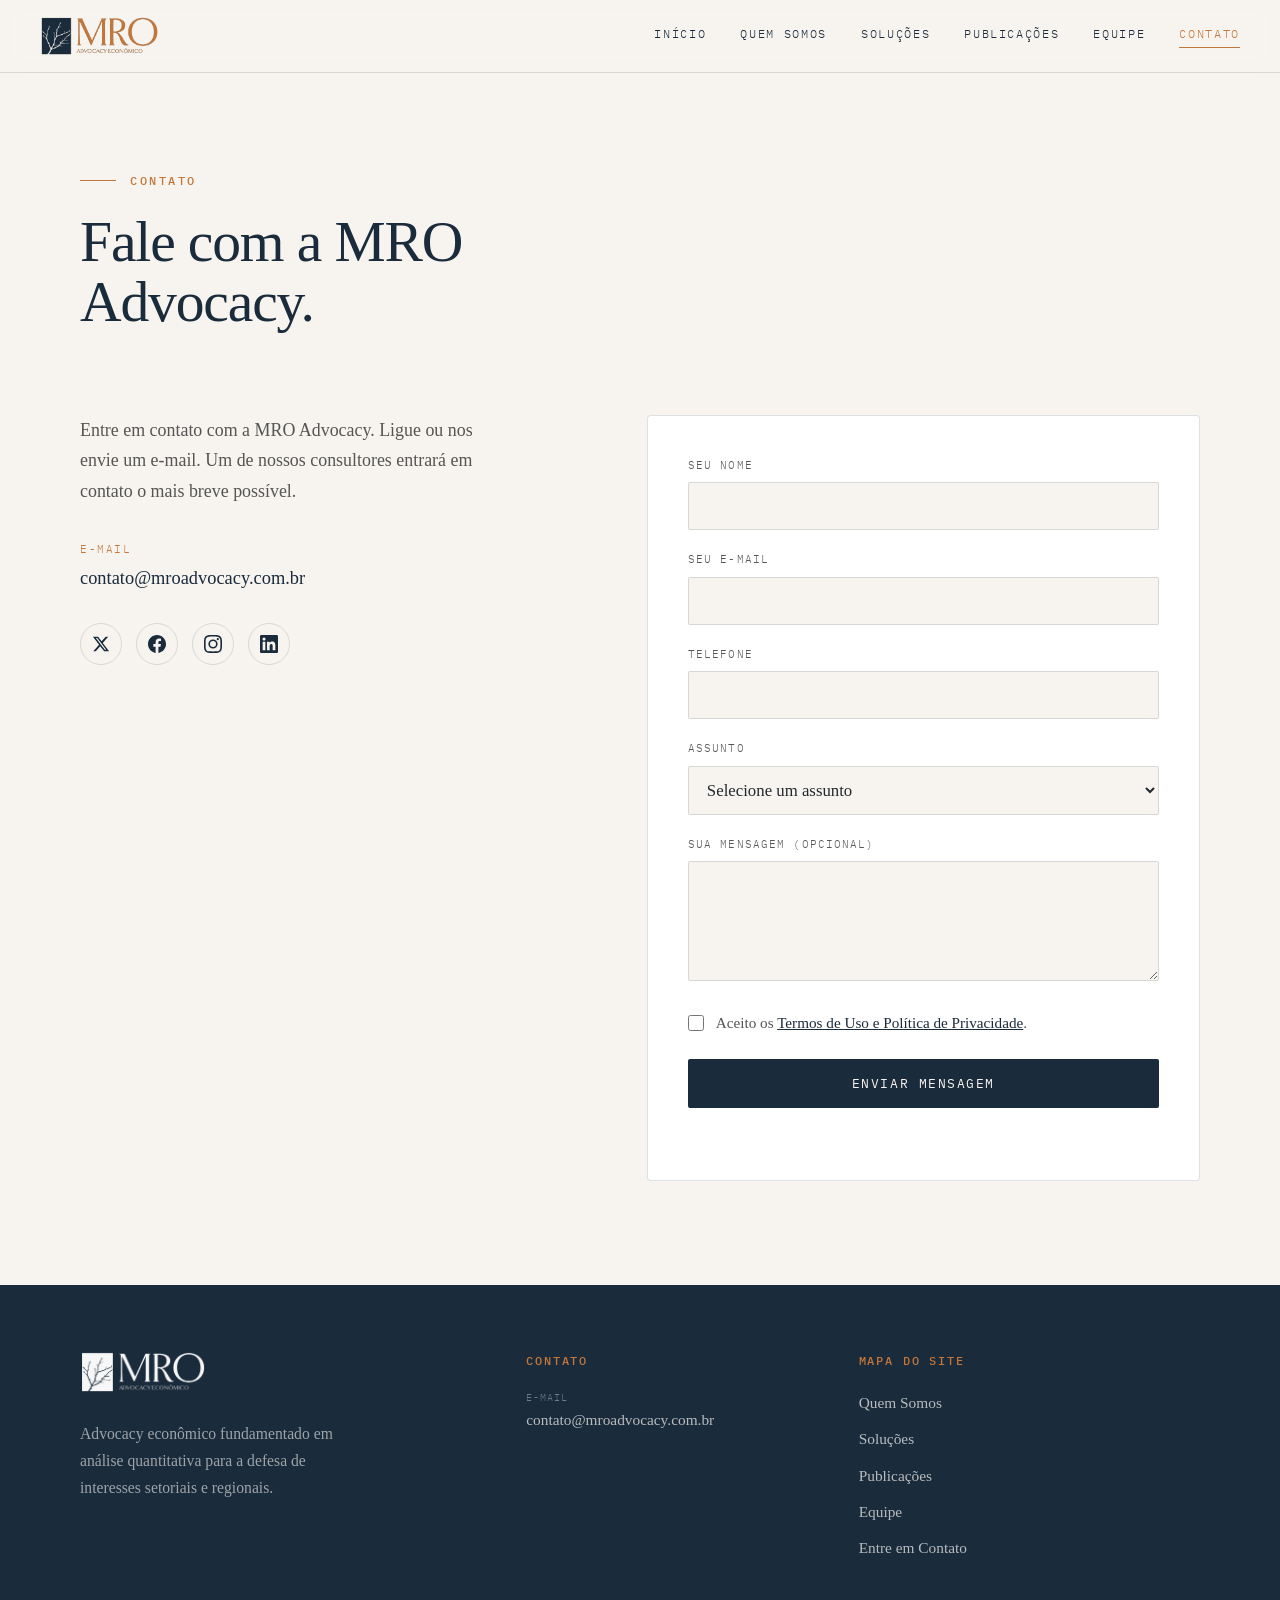
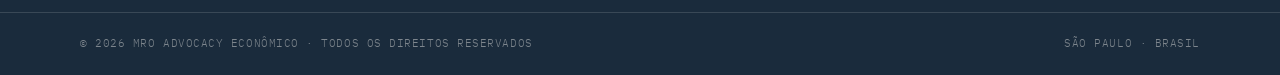
==== commit 21e35667: "Add files via upload" ====
--- a/contato.html
+++ b/contato.html
@@ -15,7 +15,7 @@
 <meta name="twitter:card" content="summary">
 <!-- /og -->
 <link rel="icon" type="image/png" href="assets/mro-favicon.png">
-<link rel="preconnect" href="https://fonts.googleapis.com"><link rel="preconnect" href="https://fonts.gstatic.com" crossorigin><link href="https://fonts.googleapis.com/css2?family=Newsreader:ital,opsz,wght@0,6..72,200;0,6..72,300;0,6..72,400;1,6..72,300;1,6..72,400&family=IBM+Plex+Mono:wght@400;500&display=swap" rel="stylesheet">
+<link rel="preconnect" href="https://fonts.googleapis.com"><link rel="preconnect" href="https://fonts.gstatic.com" crossorigin><link href="https://fonts.googleapis.com/css2?family=Cormorant+Garamond:ital,wght@0,400;0,500;0,600;0,700;1,400;1,500&family=Cinzel:wght@400;500;600&family=Hanken+Grotesk:ital,wght@0,400;0,500;0,600;0,700;1,400&family=Lora:ital,wght@0,400;0,500;0,600;1,400&family=IBM+Plex+Mono:wght@400;500;600&display=swap" rel="stylesheet">
 <link rel="stylesheet" href="assets/styles.css">
 </head>
 <body>
